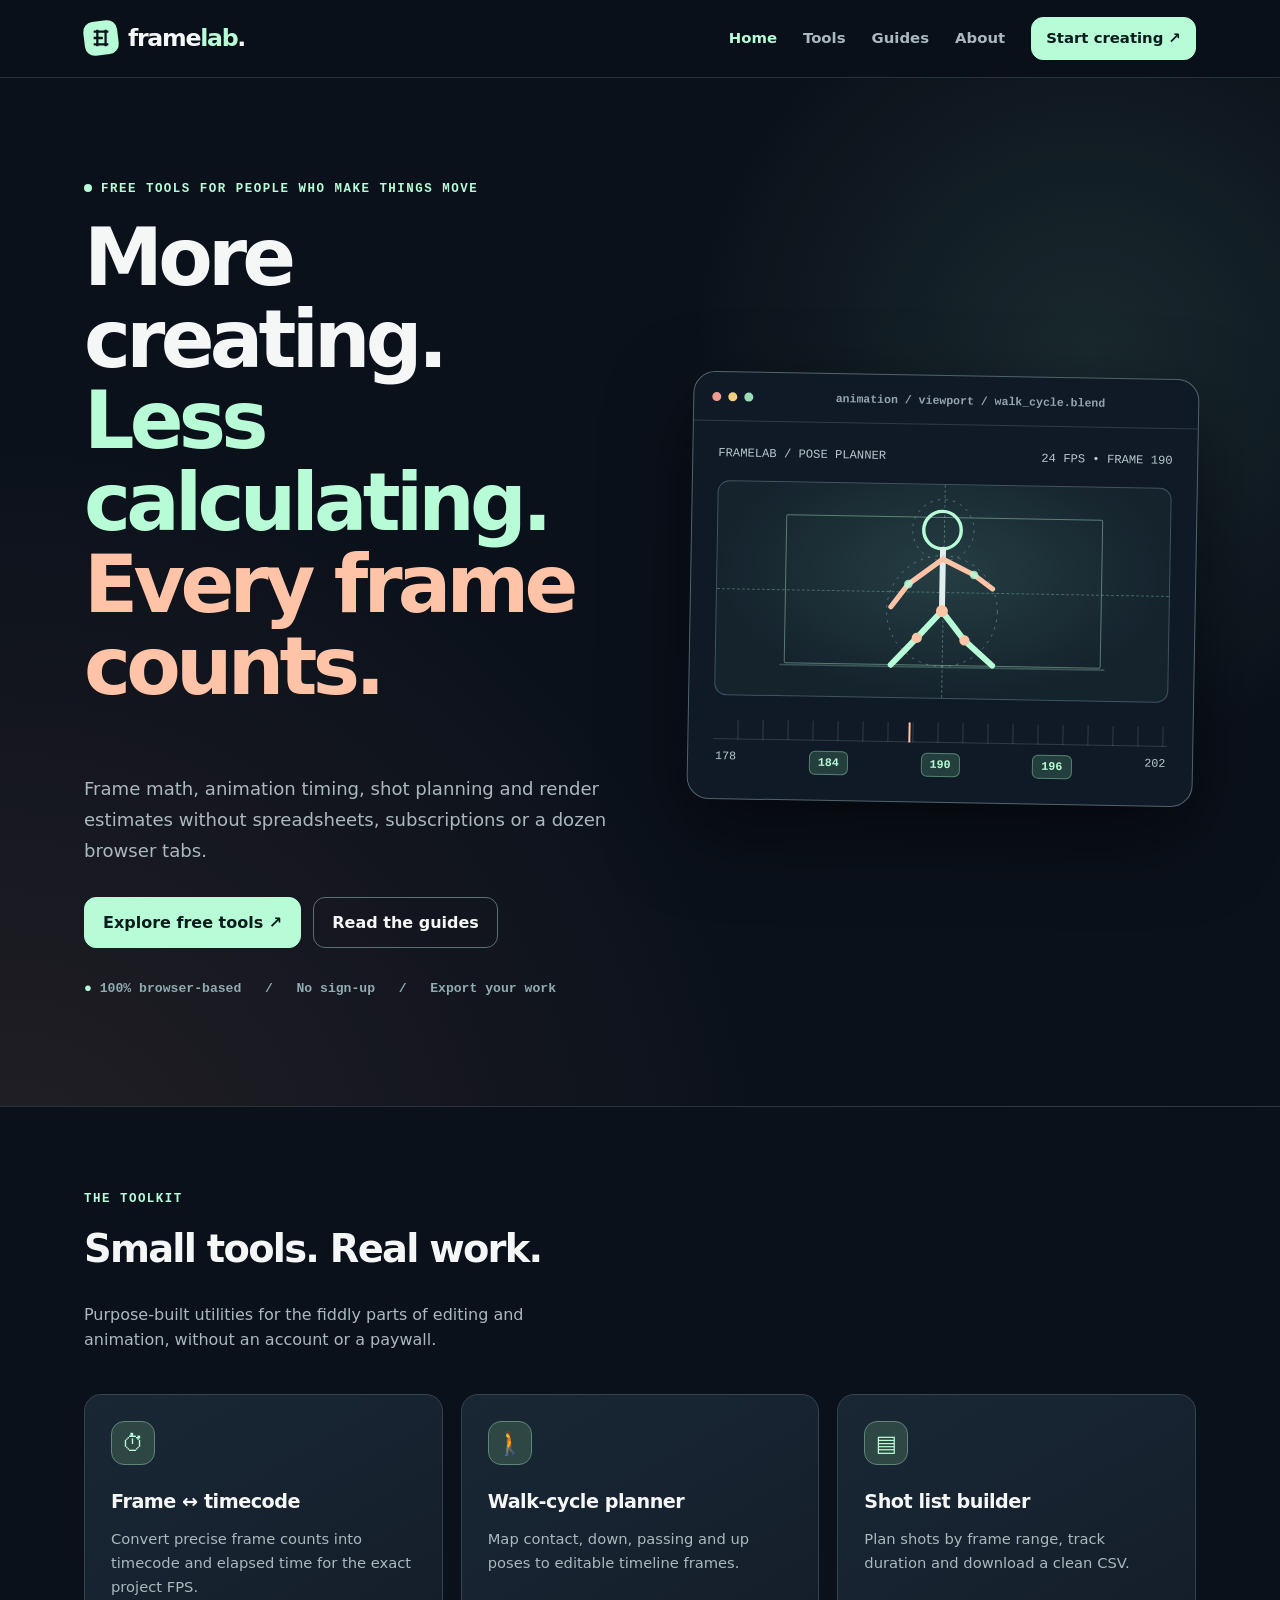
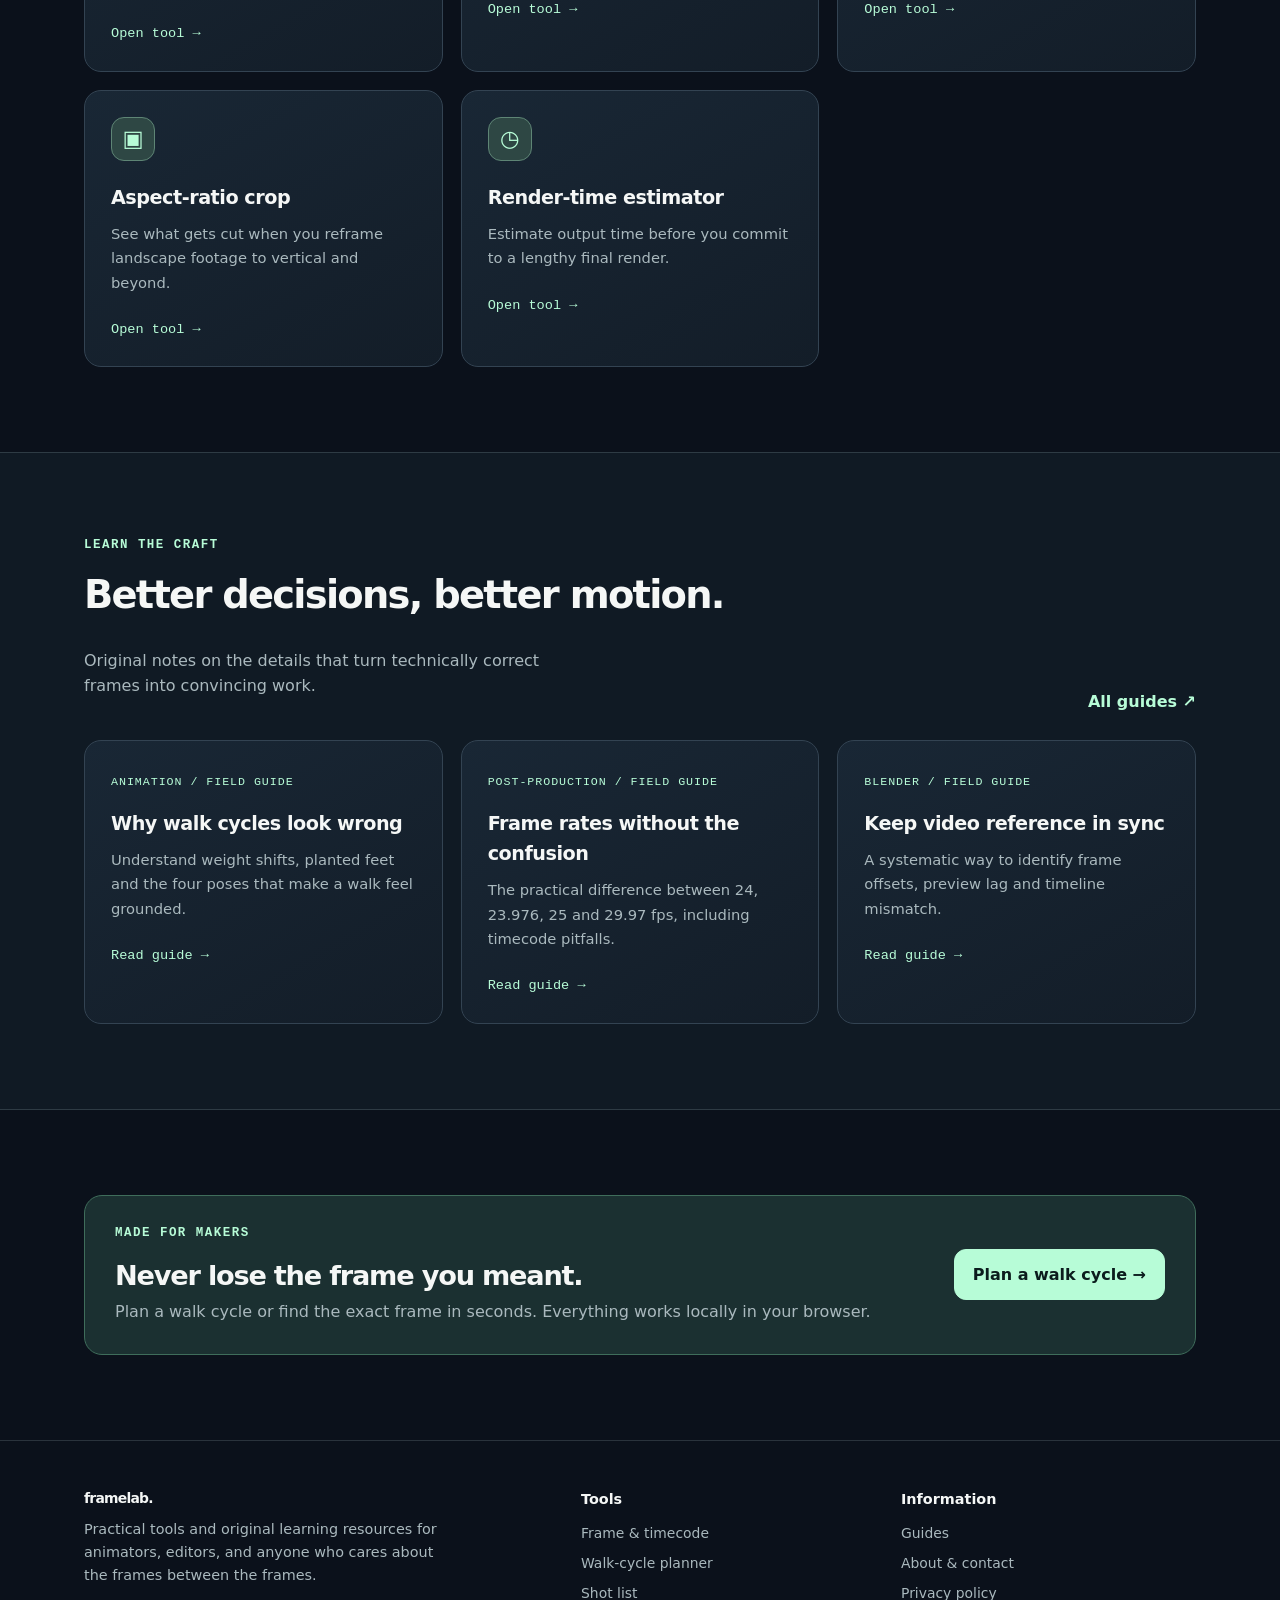
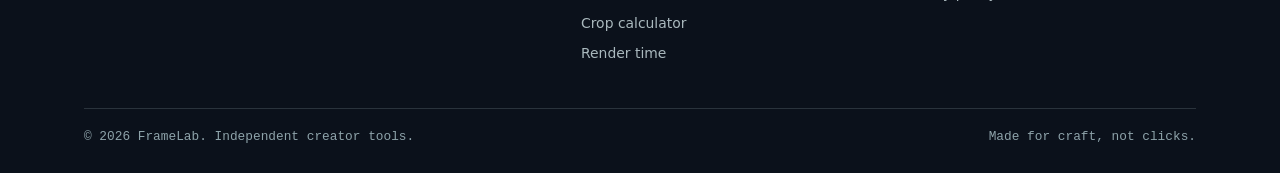
==== index.html @ 837c75c6 "Add files via upload" ====
<!doctype html>
<html lang="en"><head><meta charset="utf-8"><meta name="viewport" content="width=device-width,initial-scale=1"><meta name="theme-color" content="#0b111b"><meta name="description" content="Free frame calculators, walk cycle planner, shot list, aspect crop and render-time tools for Blender artists and filmmakers."><title>Animation &amp; video production tools | FrameLab</title><link rel="icon" href="assets/favicon.svg" type="image/svg+xml"><link rel="stylesheet" href="assets/style.css"><script defer src="assets/site-config.js"></script><script defer src="assets/main.js"></script></head>
<body><a class="skip-link" href="#main">Skip to content</a><header class="site-header"><div class="container header-inner"><a class="logo" href="index.html" aria-label="FrameLab home"><span class="logo-mark"><svg width="22" height="22" viewBox="0 0 24 24" fill="none" stroke="currentColor" stroke-width="2.5"><path d="M4 5h16M4 12h10M4 19h16M8 3v18M17 3v18"/></svg></span><span>frame<span style="color:var(--mint)">lab</span>.</span></a><button class="mobile-toggle" id="menu-toggle" aria-label="Toggle navigation" aria-expanded="false" aria-controls="nav-links">Menu ☰</button><nav id="nav-links" class="nav-links" aria-label="Main navigation"><a href="index.html" aria-current="page">Home</a><a href="tools/frame-calculator.html">Tools</a><a href="guides/index.html">Guides</a><a href="about.html">About</a><a class="nav-cta" href="tools/walk-cycle.html">Start creating ↗</a></nav></div></header><main id="main"><section class="hero"><div class="container hero-content"><div class="hero-copy"><div class="eyebrow"><span class="dot"></span>Free tools for people who make things move</div><h1>More creating.<br><strong>Less calculating.</strong><br><span class="warm">Every frame counts.</span></h1><p class="lead">Frame math, animation timing, shot planning and render estimates without spreadsheets, subscriptions or a dozen browser tabs.</p><div class="hero-buttons"><a href="tools/frame-calculator.html" class="button">Explore free tools ↗</a><a href="guides/index.html" class="button secondary">Read the guides</a></div><div class="trustline"><span>●</span> 100% browser-based &nbsp; / &nbsp; No sign-up &nbsp; / &nbsp; Export your work</div></div><div class="mock-window" role="img" aria-label="Stylized animation workspace preview with rig controls and keyframes"><div class="mock-toolbar"><i class="mock-dot"></i><i class="mock-dot"></i><i class="mock-dot"></i><span class="mock-title">animation / viewport / walk_cycle.blend</span></div><div class="mock-content"><div class="mock-caption"><span>FRAMELAB / POSE PLANNER</span><span>24 FPS • FRAME 190</span></div><div class="mock-screen"><div class="screen-cross"></div><div class="screen-horizontal"></div><div class="screen-safe"></div><svg viewBox="0 0 500 250" class="figure-svg" aria-hidden="true"><g fill="none" stroke-linecap="round" stroke-linejoin="round"><path d="M60 214H440" stroke="#779b93" stroke-width="2" opacity=".4"/><circle cx="248" cy="53" r="22" stroke="#b7fcd7" stroke-width="4"/><path d="M249 76L249 148" stroke="#e1eeee" stroke-width="7"/><path d="M249 87L209 117L189 144M249 87L286 105L308 121" stroke="#ffc4a8" stroke-width="6"/><path d="M249 148L220 180L190 212M249 148L276 182L309 211" stroke="#b7fcd7" stroke-width="7"/><circle cx="249" cy="148" r="7" fill="#fbc6a5"/><circle cx="220" cy="180" r="6" fill="#fbc6a5"/><circle cx="276" cy="182" r="6" fill="#fbc6a5"/></g><g fill="#b7fcd7" opacity=".8"><circle cx="209" cy="117" r="5"/><circle cx="286" cy="105" r="5"/></g><g stroke="#96c7b0" opacity=".5" stroke-dasharray="3 6"><circle cx="249" cy="148" r="65" fill="none"/><circle cx="249" cy="53" r="36" fill="none"/></g></svg></div><div class="playhead"></div><div class="mock-keys"><span>178</span><b>184</b><b>190</b><b>196</b><span>202</span></div></div></div></div></section><section class="section"><div class="container"><div class="section-header"><div><div class="eyebrow">The toolkit</div><h2>Small tools. Real work.</h2><p>Purpose-built utilities for the fiddly parts of editing and animation, without an account or a paywall.</p></div></div><div class="grid"><a class="tool-card" href="tools/frame-calculator.html"><span class="tool-icon" aria-hidden="true">⏱</span><h3>Frame ↔ timecode</h3><p>Convert precise frame counts into timecode and elapsed time for the exact project FPS.</p><span class="card-arrow">Open tool →</span></a><a class="tool-card" href="tools/walk-cycle.html"><span class="tool-icon" aria-hidden="true">🚶</span><h3>Walk-cycle planner</h3><p>Map contact, down, passing and up poses to editable timeline frames.</p><span class="card-arrow">Open tool →</span></a><a class="tool-card" href="tools/shot-list.html"><span class="tool-icon" aria-hidden="true">▤</span><h3>Shot list builder</h3><p>Plan shots by frame range, track duration and download a clean CSV.</p><span class="card-arrow">Open tool →</span></a><a class="tool-card" href="tools/aspect-ratio.html"><span class="tool-icon" aria-hidden="true">▣</span><h3>Aspect-ratio crop</h3><p>See what gets cut when you reframe landscape footage to vertical and beyond.</p><span class="card-arrow">Open tool →</span></a><a class="tool-card" href="tools/render-estimator.html"><span class="tool-icon" aria-hidden="true">◷</span><h3>Render-time estimator</h3><p>Estimate output time before you commit to a lengthy final render.</p><span class="card-arrow">Open tool →</span></a></div></div></section><section class="section section-alt"><div class="container"><div class="section-header"><div><div class="eyebrow">Learn the craft</div><h2>Better decisions, better motion.</h2><p>Original notes on the details that turn technically correct frames into convincing work.</p></div><a href="guides/index.html" class="link-quiet">All guides ↗</a></div><div class="grid guide-cards"><a class="article-card" href="guides/walk-cycle.html"><span class="guide-card-category">Animation / field guide</span><h3 style="margin-top:16px">Why walk cycles look wrong</h3><p>Understand weight shifts, planted feet and the four poses that make a walk feel grounded.</p><span class="card-arrow">Read guide →</span></a><a class="article-card" href="guides/frame-rates.html"><span class="guide-card-category">Post-production / field guide</span><h3 style="margin-top:16px">Frame rates without the confusion</h3><p>The practical difference between 24, 23.976, 25 and 29.97 fps, including timecode pitfalls.</p><span class="card-arrow">Read guide →</span></a><a class="article-card" href="guides/blender-reference.html"><span class="guide-card-category">Blender / field guide</span><h3 style="margin-top:16px">Keep video reference in sync</h3><p>A systematic way to identify frame offsets, preview lag and timeline mismatch.</p><span class="card-arrow">Read guide →</span></a></div></div></section><section class="section"><div class="container"><div class="callout"><div><div class="eyebrow">Made for makers</div><h2>Never lose the frame you meant.</h2><p>Plan a walk cycle or find the exact frame in seconds. Everything works locally in your browser.</p></div><a href="tools/walk-cycle.html" class="button">Plan a walk cycle →</a></div></div></section></main>
<footer class="site-footer"><div class="container"><div class="footer-inner"><div><a class="logo" href="index.html"><span>framelab.</span></a><p>Practical tools and original learning resources for animators, editors, and anyone who cares about the frames between the frames.</p></div><div><h4>Tools</h4><a href="tools/frame-calculator.html">Frame & timecode</a><a href="tools/walk-cycle.html">Walk-cycle planner</a><a href="tools/shot-list.html">Shot list</a><a href="tools/aspect-ratio.html">Crop calculator</a><a href="tools/render-estimator.html">Render time</a></div><div><h4>Information</h4><a href="guides/index.html">Guides</a><a href="about.html">About & contact</a><a href="privacy.html">Privacy policy</a></div></div><div class="footer-bottom"><span>© 2026 FrameLab. Independent creator tools.</span><span>Made for craft, not clicks.</span></div></div></footer></body></html>
---- assets/style.css ----
:root{color-scheme:dark;--bg:#0b111b;--bg2:#101a27;--surface:#141f2c;--surface2:#1b2938;--text:#f5f7f6;--muted:#aab9be;--mint:#b7fcd7;--peach:#ffc4a8;--border:#334352;--line:rgba(195,218,222,.17);--mono:ui-monospace,SFMono-Regular,Menlo,Consolas,monospace;--shadow:0 18px 45px rgba(0,0,0,.2)}
*{box-sizing:border-box}html{scroll-behavior:smooth}body{background:var(--bg);color:var(--text);font-family:Inter,ui-sans-serif,system-ui,-apple-system,BlinkMacSystemFont,"Segoe UI",sans-serif;margin:0;line-height:1.58}a{color:inherit}a:hover{color:var(--mint)}button,input,select,textarea{font:inherit}button{cursor:pointer}a,button,input,select{transition:border-color .18s,background-color .18s,transform .18s}button:focus-visible,a:focus-visible,input:focus-visible,select:focus-visible{outline:3px solid var(--peach);outline-offset:3px}input,select{background:#101924;color:#f3fbfa;border:1px solid #425363;border-radius:10px;padding:12px 13px;min-width:0;width:100%}input:focus,select:focus{border-color:var(--mint)}input[type=number]{font-variant-numeric:tabular-nums}h1,h2,h3,p{margin-top:0}h1{font-size:clamp(2.5rem,6.2vw,5.4rem);line-height:1.03;letter-spacing:-.06em}h2{font-size:clamp(1.8rem,3vw,2.8rem);line-height:1.12;letter-spacing:-.045em}h3{font-size:1.2rem;letter-spacing:-.025em}p{color:var(--muted)}.container{max-width:1160px;margin:auto;padding-left:24px;padding-right:24px}.narrow{max-width:830px}.site-header{border-bottom:1px solid var(--line);position:relative;z-index:10;background:rgba(11,17,27,.9);backdrop-filter:blur(20px)}.header-inner{display:flex;align-items:center;min-height:77px;gap:24px}.logo{font-weight:850;text-decoration:none;font-size:1.48rem;letter-spacing:-.055em;white-space:nowrap;display:inline-flex;gap:10px;align-items:center}.logo-mark{width:34px;height:34px;display:inline-grid;place-items:center;background:var(--mint);border-radius:10px;color:#09151b;transform:rotate(-7deg)}.logo-mark svg{transform:rotate(7deg)}.logo span:last-child{color:var(--text)}.nav-links{display:flex;gap:26px;align-items:center;margin-left:auto}.nav-links a{color:var(--muted);text-decoration:none;font-weight:600;font-size:.93rem}.nav-links a[aria-current=page],.nav-links a:hover{color:var(--mint)}.nav-cta,.button{display:inline-flex;justify-content:center;align-items:center;gap:9px;background:var(--mint);border:1px solid var(--mint);color:#0b1c1d!important;text-decoration:none;border-radius:12px;font-weight:800;padding:12px 18px;box-shadow:none}.button:hover,.nav-cta:hover{background:#ddffe9;transform:translateY(-1px)}.button.secondary{background:transparent;color:var(--text)!important;border-color:#5a6f77}.button.secondary:hover{background:#243542}.nav-cta{padding:9px 14px;font-size:.87rem}.mobile-toggle{display:none;margin-left:auto;border:1px solid var(--border);color:var(--text);background:var(--surface);border-radius:9px;padding:8px 12px}.eyebrow{font:700 .78rem var(--mono);letter-spacing:.12em;color:var(--mint);text-transform:uppercase;margin-bottom:21px}.eyebrow .dot{display:inline-block;width:8px;height:8px;background:var(--mint);border-radius:50%;margin-right:9px}.hero{position:relative;overflow:hidden;border-bottom:1px solid var(--line);background:radial-gradient(circle at 85% 27%,rgba(128,218,185,.12),transparent 30%),radial-gradient(circle at 0 110%,rgba(252,158,135,.1),transparent 45%)}.hero-content{display:grid;grid-template-columns:minmax(0,1.05fr) minmax(340px,.95fr);gap:46px;align-items:center;padding-top:104px;padding-bottom:110px}.hero-copy{max-width:640px}.hero h1 strong{color:var(--mint);font-weight:inherit}.hero h1 .warm{color:var(--peach)}.lead{font-size:1.13rem;max-width:580px;line-height:1.72}.hero-buttons{display:flex;flex-wrap:wrap;gap:12px;margin-top:30px}.trustline{margin-top:33px;font:600 .82rem var(--mono);color:#8facb2}.trustline span{color:var(--mint)}.mock-window{border-radius:22px;overflow:hidden;border:1px solid #50636b;background:#101a27;box-shadow:0 30px 80px #0008;transform:rotate(1deg)}.mock-toolbar{height:49px;border-bottom:1px solid var(--line);display:flex;align-items:center;padding:0 18px;gap:7px}.mock-dot{width:9px;height:9px;border-radius:50%;background:#718491}.mock-dot:nth-child(1){background:#ee9b91}.mock-dot:nth-child(2){background:#f3ce81}.mock-dot:nth-child(3){background:#9cddb9}.mock-title{margin:auto;font:600 .72rem var(--mono);color:#94a5ad}.mock-content{padding:25px}.mock-caption{display:flex;justify-content:space-between;color:#b8c7cc;font:.76rem var(--mono);margin-bottom:20px}.mock-screen{height:215px;position:relative;border:1px solid #3f5460;border-radius:12px;overflow:hidden;background:radial-gradient(ellipse at 50% 40%,#253e43,#15232d 70%)}.screen-cross{position:absolute;left:50%;top:0;bottom:0;border-left:1px dashed #6a99968a}.screen-horizontal{position:absolute;top:50%;left:0;right:0;border-top:1px dashed #6a99968a}.screen-safe{position:absolute;inset:15%;border:1px solid #b7fcd766;border-radius:2px}.figure-svg{width:100%;height:100%;position:absolute;inset:0}.playhead{height:20px;position:relative;background:repeating-linear-gradient(90deg,transparent 0px,transparent 24px,#4b5b67 25px);border-bottom:1px solid var(--line);margin-top:24px}.playhead:after{content:'';position:absolute;height:20px;border-left:2px solid var(--peach);left:43%;top:0}.mock-keys{display:flex;justify-content:space-between;margin:10px 2px 0;color:#b9cacc;font:.73rem var(--mono)}.mock-keys b{background:#243e3d;color:var(--mint);border:1px solid #54846d;border-radius:6px;padding:4px 8px}.section{padding:85px 0}.section-header{display:flex;justify-content:space-between;gap:24px;align-items:end;margin-bottom:26px}.section-header p{max-width:490px}.link-quiet{font-weight:750;text-decoration:none;color:var(--mint);white-space:nowrap}.grid{display:grid;grid-template-columns:repeat(3,1fr);gap:18px}.tool-card,.article-card{border:1px solid var(--border);background:linear-gradient(150deg,#192735,#131d28);border-radius:17px;padding:26px;position:relative;min-width:0;text-decoration:none;display:block;transition:transform .2s,border-color .2s}.tool-card:hover,.article-card:hover{transform:translateY(-3px);border-color:#a2dfbd;color:var(--text)}.tool-icon{width:44px;height:44px;display:grid;place-items:center;background:#2e4744;border:1px solid #5e8575;border-radius:13px;color:var(--mint);font-size:1.4rem;margin-bottom:22px}.tool-card h3,.article-card h3{color:var(--text);margin-bottom:9px}.tool-card p,.article-card p{font-size:.92rem;margin-bottom:20px;line-height:1.65}.card-arrow{font:.85rem var(--mono);color:var(--mint)}.callout{background:#1b3031;border:1px solid #3f6d5b;border-radius:18px;padding:30px;display:flex;align-items:center;gap:30px;justify-content:space-between}.callout h2{font-size:1.7rem;margin-bottom:8px}.callout p{margin-bottom:0}.callout .button{flex-shrink:0}.section-alt{background:#101a24;border-top:1px solid var(--line);border-bottom:1px solid var(--line)}.site-footer{padding:47px 0 25px;border-top:1px solid var(--line)}.footer-inner{display:grid;grid-template-columns:1.6fr 1fr 1fr;gap:25px}.footer-inner p{font-size:.9rem;max-width:370px}.footer-inner h4{margin:0 0 12px;font-size:.9rem}.footer-inner a{display:block;text-decoration:none;color:var(--muted);font-size:.87rem;margin-bottom:8px}.footer-inner a:hover{color:var(--mint)}.footer-bottom{margin-top:35px;padding-top:20px;border-top:1px solid var(--line);color:#8ea3aa;font:.8rem var(--mono);display:flex;justify-content:space-between;gap:12px}.page-hero{padding:65px 0 35px}.page-hero h1{font-size:clamp(2.2rem,4.2vw,4rem);max-width:840px}.page-hero p{font-size:1.08rem;max-width:780px}.breadcrumbs{font:.8rem var(--mono);color:#9aafae;margin-bottom:27px}.breadcrumbs a{color:#a6e6c3;text-decoration:none}.tool-layout{display:grid;grid-template-columns:minmax(0,1fr) 280px;gap:24px;padding-bottom:70px;align-items:start}.panel{background:var(--surface);border:1px solid var(--border);border-radius:18px;padding:28px;box-shadow:var(--shadow);margin-bottom:20px}.panel h2{font-size:1.5rem;letter-spacing:-.03em}.form-grid{display:grid;grid-template-columns:repeat(2,minmax(0,1fr));gap:18px}.form-grid.cols3{grid-template-columns:repeat(3,minmax(0,1fr))}.form-field{display:flex;flex-direction:column;gap:7px}.form-field label{color:#d9e7e8;font-size:.87rem;font-weight:680}.hint{font-size:.79rem;color:#94abb1}.field-wide{grid-column:1/-1}.result{background:#102c29;border:1px solid #517e6a;border-radius:14px;padding:21px;margin-top:23px}.result .result-label{color:#b2d1c3;font-size:.8rem;font-weight:750;text-transform:uppercase;letter-spacing:.08em}.result strong{font:750 clamp(1.5rem,4vw,2.5rem) var(--mono);color:var(--mint);display:block;overflow-wrap:anywhere;margin:4px 0}.result p{margin:0;color:#acc7bd;font-size:.89rem}.form-actions{display:flex;gap:10px;flex-wrap:wrap;margin-top:20px}.micro{font-size:.81rem;color:#91a6af}.table-scroll{overflow-x:auto}.data-table{border-collapse:collapse;width:100%;min-width:480px;font-size:.9rem}.data-table th,.data-table td{padding:12px 10px;border-bottom:1px solid var(--line);text-align:left}.data-table th{font:.75rem var(--mono);color:#a2bbc0;text-transform:uppercase;letter-spacing:.05em}.data-table td{font-variant-numeric:tabular-nums}.data-table tr:last-child td{border-bottom:none}.tag{display:inline-block;border-radius:8px;padding:3px 9px;font:.76rem var(--mono);background:#2b4542;color:#b1f7d6}.danger{color:#f7a6a1}.tiny-button{border:1px solid #66747c;background:transparent;border-radius:8px;padding:5px 10px;color:var(--text)}.tiny-button:hover{background:#2f4350}.sidebar-sticky{position:sticky;top:25px}.aside-title{color:#e5f0f1;font-size:.91rem;font-weight:750;margin-bottom:13px}.aside-link{display:block;font-size:.9rem;padding:7px 0;color:#aec6c6;text-decoration:none}.aside-link:hover{color:var(--mint)}.ad-placeholder{border:1px dashed #63717a;min-height:160px;border-radius:12px;display:flex;align-items:center;justify-content:center;text-align:center;color:#8298a0;font:.78rem var(--mono);padding:16px;margin-top:18px;background:#131d26}.info{background:#1d2c33;border-left:3px solid var(--peach);border-radius:5px;padding:14px 16px;font-size:.88rem;color:#c8d8d9;margin-top:17px}.article{font-size:1.02rem}.article h2{font-size:1.65rem;margin:38px 0 15px}.article h3{font-size:1.2rem;margin:29px 0 12px}.article p,.article li{color:#b9c9cd;line-height:1.85}.article li{margin-bottom:8px}.article code,.code{font-family:var(--mono);background:#24323b;color:#c0f3d4;padding:2px 5px;border-radius:4px}.article a{color:var(--mint)}.article .panel{margin-top:32px}.article .panel p{margin-bottom:0}.guide-card-category{font:.73rem var(--mono);color:var(--mint);text-transform:uppercase;letter-spacing:.08em}.guide-cards .article-card{min-height:210px}.frame-strip{display:flex;flex-wrap:wrap;gap:8px;margin:20px 0}.frame-pill{background:#2a4943;border:1px solid #638f79;color:#d2f8df;border-radius:9px;padding:6px 9px;font:.78rem var(--mono)}.aspect-preview{background:#0b141c;border:1px solid #4e6570;border-radius:14px;min-height:300px;display:grid;place-items:center;padding:17px;overflow:hidden}.aspect-source{background:linear-gradient(130deg,#3b555c,#273741);border:1px solid #91a2a3;position:relative;overflow:hidden;max-width:100%;max-height:260px;box-shadow:0 8px 30px #0004}.aspect-subject{position:absolute;left:43%;top:22%;width:14%;height:67%;background:linear-gradient(180deg,#ffc7ad,#b27c7d);border-radius:45% 45% 6px 6px;box-shadow:0 0 0 6px #293b42aa}.aspect-crop{position:absolute;border:2px solid var(--mint);inset:0;box-shadow:0 0 0 200px #0307098c;pointer-events:none}.aspect-label{position:absolute;bottom:8px;left:9px;font:700 .72rem var(--mono);color:var(--mint);text-shadow:0 1px #000}.empty-state{text-align:center;padding:24px;color:#90a7a9}.shot-input{width:100%}.status-live{display:inline-block;font:.74rem var(--mono);color:var(--mint)}.note-list{padding-left:20px}.note-list li{color:#b9c9cd;margin:9px 0}.svg-icon{width:21px;height:21px;vertical-align:middle;fill:none;stroke:currentColor;stroke-width:2;stroke-linecap:round;stroke-linejoin:round}.copy-feedback{min-height:21px;font-size:.8rem;color:var(--mint);margin-top:5px}.ad-area-active{margin-top:18px;min-height:90px}.article-content{background:#141f2c;border:1px solid #2e4551;padding:36px;border-radius:16px}.skip-link{position:absolute;left:-999px;top:0;background:var(--mint);color:#03160d;padding:10px;z-index:100}.skip-link:focus{left:5px}
@media(max-width:940px){.hero-content{grid-template-columns:1fr;padding-top:70px;gap:30px}.mock-window{max-width:640px;transform:none}.tool-layout{grid-template-columns:1fr}.sidebar-sticky{position:static}.grid{grid-template-columns:repeat(2,1fr)}.footer-inner{grid-template-columns:1.3fr 1fr 1fr}}
@media(max-width:650px){.container{padding-left:18px;padding-right:18px}.header-inner{min-height:68px}.mobile-toggle{display:block}.nav-links{display:none;position:absolute;top:68px;left:0;right:0;margin:0;padding:20px 18px 22px;background:#101b28;border-bottom:1px solid var(--border);flex-direction:column;align-items:stretch;gap:15px}.nav-links.open{display:flex}.nav-cta{align-self:flex-start}.hero-content{padding-top:60px;padding-bottom:65px}.hero h1{font-size:clamp(2.5rem,11vw,4rem)}.grid{grid-template-columns:1fr}.section{padding:58px 0}.section-header{display:block}.callout{display:block}.callout .button{margin-top:20px}.form-grid,.form-grid.cols3{grid-template-columns:1fr}.panel{padding:19px}.footer-inner{grid-template-columns:1fr 1fr}.footer-inner>div:first-child{grid-column:1/-1}.footer-bottom{flex-direction:column}.mock-content{padding:15px}.article-content{padding:21px}}
@media(prefers-reduced-motion:reduce){*,*:before,*:after{scroll-behavior:auto!important;transition:none!important}}
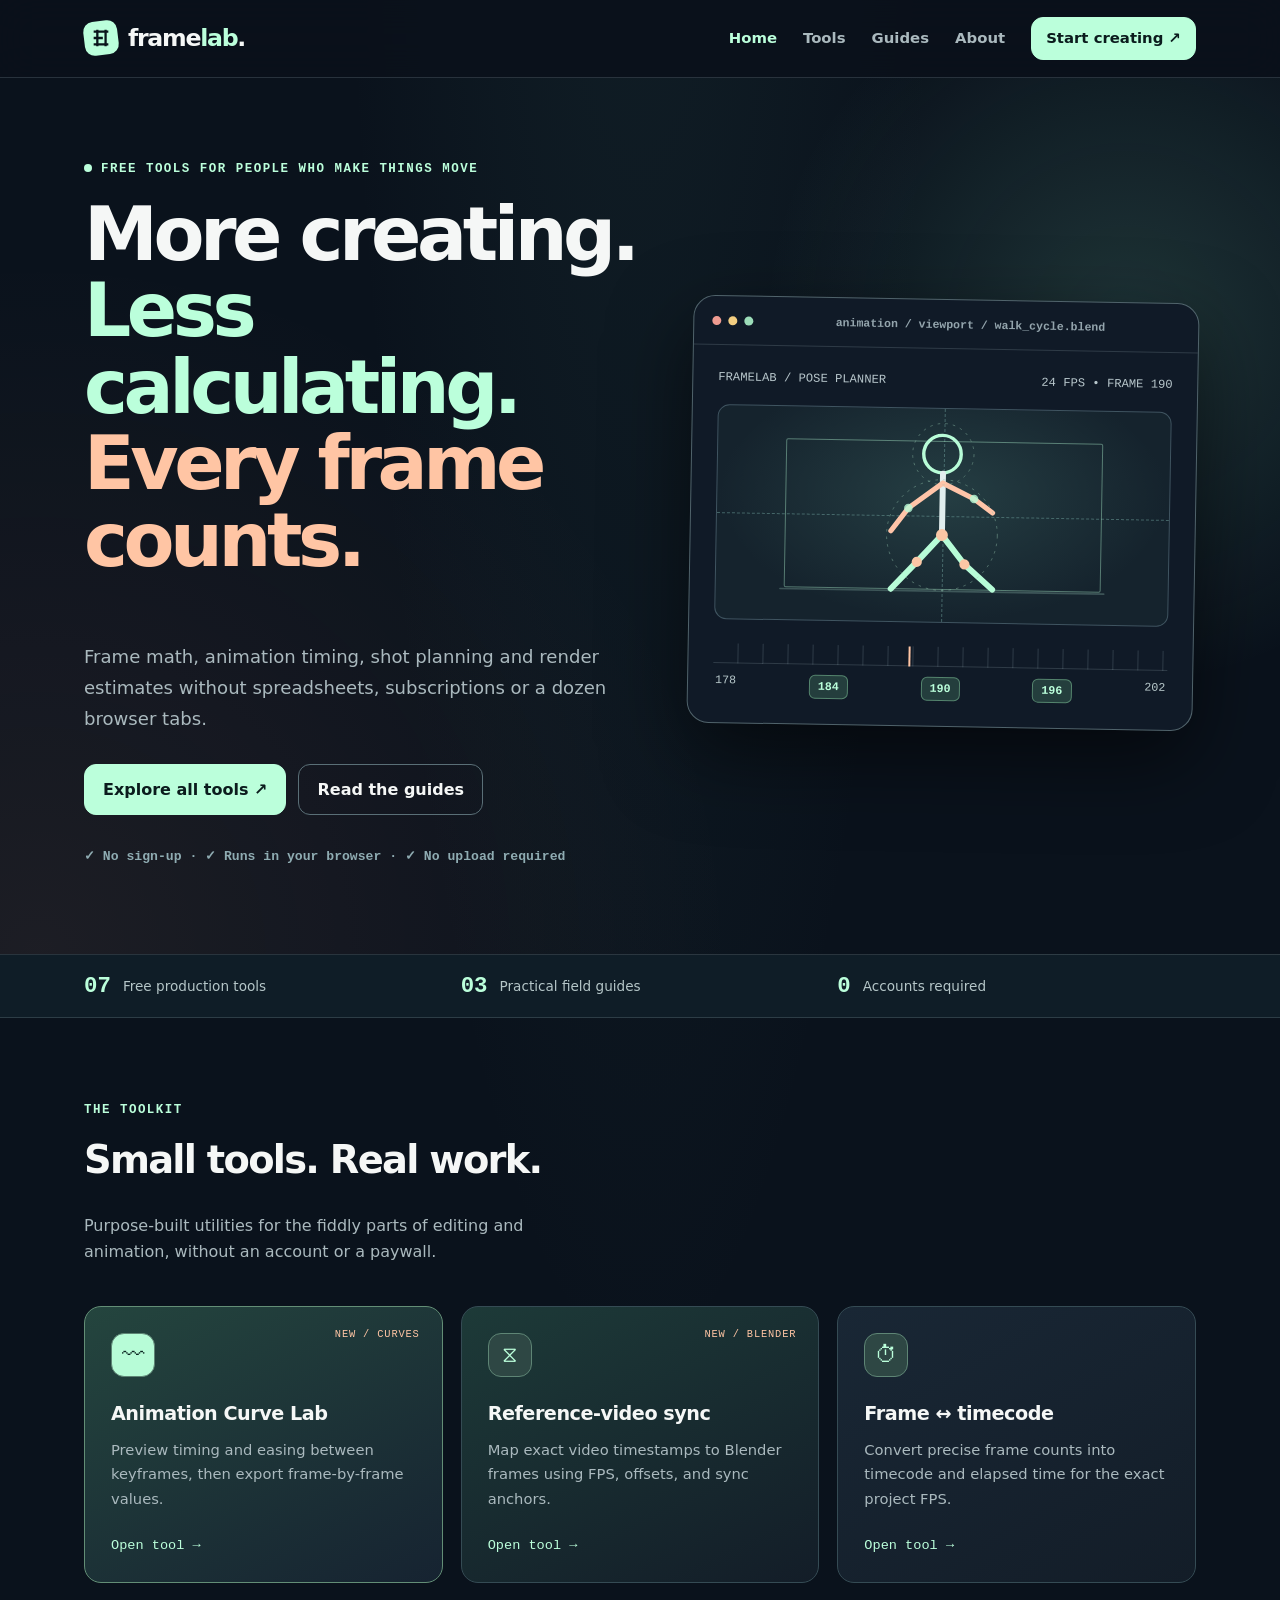
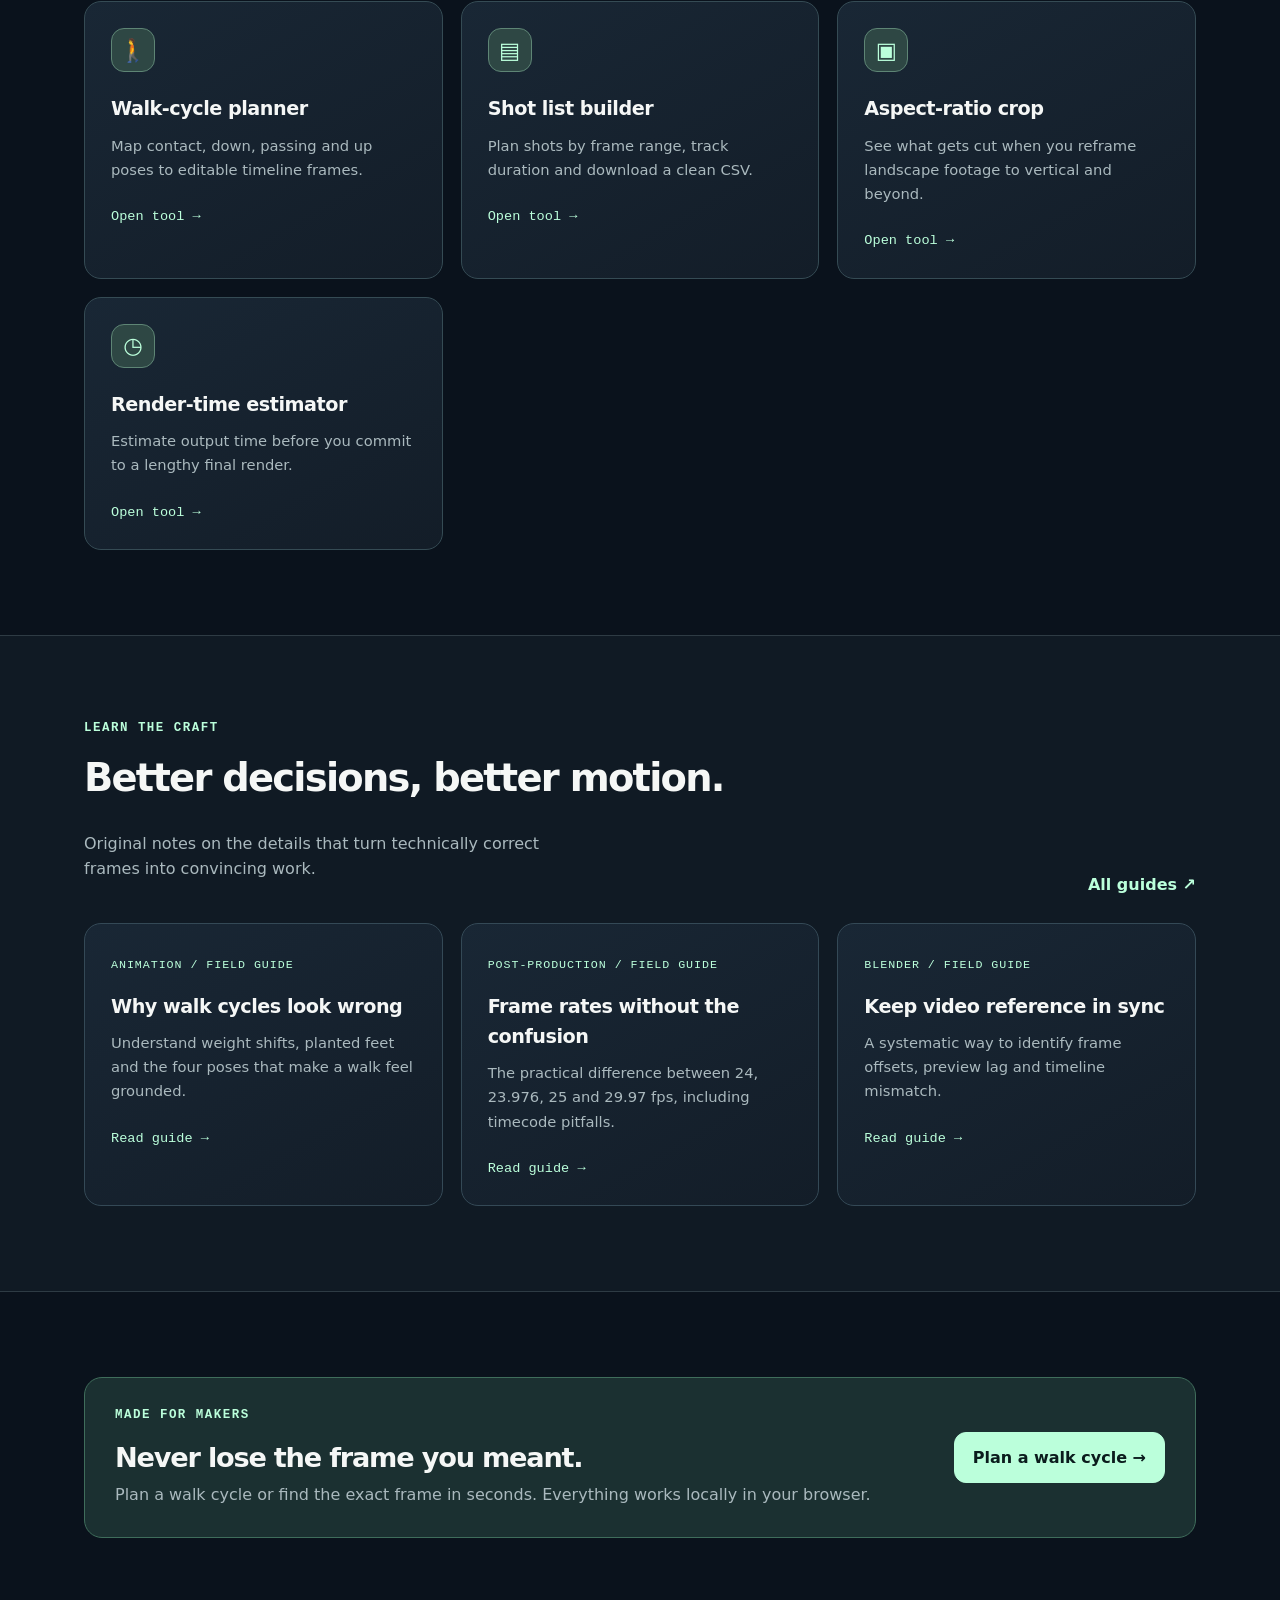
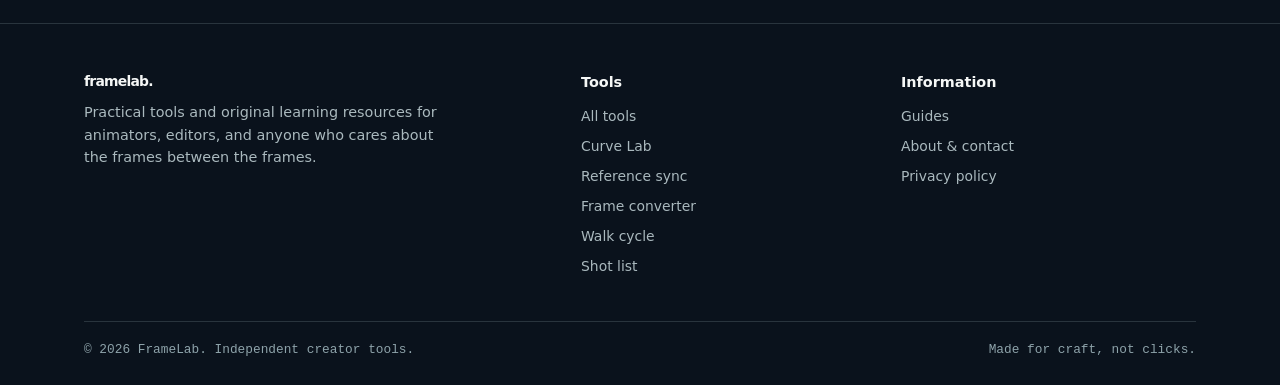
==== commit f440ace2: "Improve FrameLab website: interactive curves, usability, backups, SEO" ====
--- a/index.html
+++ b/index.html
@@ -1,4 +1,5 @@
-<!doctype html>
-<html lang="en"><head><meta charset="utf-8"><meta name="viewport" content="width=device-width,initial-scale=1"><meta name="theme-color" content="#0b111b"><meta name="description" content="Free frame calculators, walk cycle planner, shot list, aspect crop and render-time tools for Blender artists and filmmakers."><title>Animation &amp; video production tools | FrameLab</title><link rel="icon" href="assets/favicon.svg" type="image/svg+xml"><link rel="stylesheet" href="assets/style.css"><script defer src="assets/site-config.js"></script><script defer src="assets/main.js"></script></head>
-<body><a class="skip-link" href="#main">Skip to content</a><header class="site-header"><div class="container header-inner"><a class="logo" href="index.html" aria-label="FrameLab home"><span class="logo-mark"><svg width="22" height="22" viewBox="0 0 24 24" fill="none" stroke="currentColor" stroke-width="2.5"><path d="M4 5h16M4 12h10M4 19h16M8 3v18M17 3v18"/></svg></span><span>frame<span style="color:var(--mint)">lab</span>.</span></a><button class="mobile-toggle" id="menu-toggle" aria-label="Toggle navigation" aria-expanded="false" aria-controls="nav-links">Menu ☰</button><nav id="nav-links" class="nav-links" aria-label="Main navigation"><a href="index.html" aria-current="page">Home</a><a href="tools/frame-calculator.html">Tools</a><a href="guides/index.html">Guides</a><a href="about.html">About</a><a class="nav-cta" href="tools/walk-cycle.html">Start creating ↗</a></nav></div></header><main id="main"><section class="hero"><div class="container hero-content"><div class="hero-copy"><div class="eyebrow"><span class="dot"></span>Free tools for people who make things move</div><h1>More creating.<br><strong>Less calculating.</strong><br><span class="warm">Every frame counts.</span></h1><p class="lead">Frame math, animation timing, shot planning and render estimates without spreadsheets, subscriptions or a dozen browser tabs.</p><div class="hero-buttons"><a href="tools/frame-calculator.html" class="button">Explore free tools ↗</a><a href="guides/index.html" class="button secondary">Read the guides</a></div><div class="trustline"><span>●</span> 100% browser-based &nbsp; / &nbsp; No sign-up &nbsp; / &nbsp; Export your work</div></div><div class="mock-window" role="img" aria-label="Stylized animation workspace preview with rig controls and keyframes"><div class="mock-toolbar"><i class="mock-dot"></i><i class="mock-dot"></i><i class="mock-dot"></i><span class="mock-title">animation / viewport / walk_cycle.blend</span></div><div class="mock-content"><div class="mock-caption"><span>FRAMELAB / POSE PLANNER</span><span>24 FPS • FRAME 190</span></div><div class="mock-screen"><div class="screen-cross"></div><div class="screen-horizontal"></div><div class="screen-safe"></div><svg viewBox="0 0 500 250" class="figure-svg" aria-hidden="true"><g fill="none" stroke-linecap="round" stroke-linejoin="round"><path d="M60 214H440" stroke="#779b93" stroke-width="2" opacity=".4"/><circle cx="248" cy="53" r="22" stroke="#b7fcd7" stroke-width="4"/><path d="M249 76L249 148" stroke="#e1eeee" stroke-width="7"/><path d="M249 87L209 117L189 144M249 87L286 105L308 121" stroke="#ffc4a8" stroke-width="6"/><path d="M249 148L220 180L190 212M249 148L276 182L309 211" stroke="#b7fcd7" stroke-width="7"/><circle cx="249" cy="148" r="7" fill="#fbc6a5"/><circle cx="220" cy="180" r="6" fill="#fbc6a5"/><circle cx="276" cy="182" r="6" fill="#fbc6a5"/></g><g fill="#b7fcd7" opacity=".8"><circle cx="209" cy="117" r="5"/><circle cx="286" cy="105" r="5"/></g><g stroke="#96c7b0" opacity=".5" stroke-dasharray="3 6"><circle cx="249" cy="148" r="65" fill="none"/><circle cx="249" cy="53" r="36" fill="none"/></g></svg></div><div class="playhead"></div><div class="mock-keys"><span>178</span><b>184</b><b>190</b><b>196</b><span>202</span></div></div></div></div></section><section class="section"><div class="container"><div class="section-header"><div><div class="eyebrow">The toolkit</div><h2>Small tools. Real work.</h2><p>Purpose-built utilities for the fiddly parts of editing and animation, without an account or a paywall.</p></div></div><div class="grid"><a class="tool-card" href="tools/frame-calculator.html"><span class="tool-icon" aria-hidden="true">⏱</span><h3>Frame ↔ timecode</h3><p>Convert precise frame counts into timecode and elapsed time for the exact project FPS.</p><span class="card-arrow">Open tool →</span></a><a class="tool-card" href="tools/walk-cycle.html"><span class="tool-icon" aria-hidden="true">🚶</span><h3>Walk-cycle planner</h3><p>Map contact, down, passing and up poses to editable timeline frames.</p><span class="card-arrow">Open tool →</span></a><a class="tool-card" href="tools/shot-list.html"><span class="tool-icon" aria-hidden="true">▤</span><h3>Shot list builder</h3><p>Plan shots by frame range, track duration and download a clean CSV.</p><span class="card-arrow">Open tool →</span></a><a class="tool-card" href="tools/aspect-ratio.html"><span class="tool-icon" aria-hidden="true">▣</span><h3>Aspect-ratio crop</h3><p>See what gets cut when you reframe landscape footage to vertical and beyond.</p><span class="card-arrow">Open tool →</span></a><a class="tool-card" href="tools/render-estimator.html"><span class="tool-icon" aria-hidden="true">◷</span><h3>Render-time estimator</h3><p>Estimate output time before you commit to a lengthy final render.</p><span class="card-arrow">Open tool →</span></a></div></div></section><section class="section section-alt"><div class="container"><div class="section-header"><div><div class="eyebrow">Learn the craft</div><h2>Better decisions, better motion.</h2><p>Original notes on the details that turn technically correct frames into convincing work.</p></div><a href="guides/index.html" class="link-quiet">All guides ↗</a></div><div class="grid guide-cards"><a class="article-card" href="guides/walk-cycle.html"><span class="guide-card-category">Animation / field guide</span><h3 style="margin-top:16px">Why walk cycles look wrong</h3><p>Understand weight shifts, planted feet and the four poses that make a walk feel grounded.</p><span class="card-arrow">Read guide →</span></a><a class="article-card" href="guides/frame-rates.html"><span class="guide-card-category">Post-production / field guide</span><h3 style="margin-top:16px">Frame rates without the confusion</h3><p>The practical difference between 24, 23.976, 25 and 29.97 fps, including timecode pitfalls.</p><span class="card-arrow">Read guide →</span></a><a class="article-card" href="guides/blender-reference.html"><span class="guide-card-category">Blender / field guide</span><h3 style="margin-top:16px">Keep video reference in sync</h3><p>A systematic way to identify frame offsets, preview lag and timeline mismatch.</p><span class="card-arrow">Read guide →</span></a></div></div></section><section class="section"><div class="container"><div class="callout"><div><div class="eyebrow">Made for makers</div><h2>Never lose the frame you meant.</h2><p>Plan a walk cycle or find the exact frame in seconds. Everything works locally in your browser.</p></div><a href="tools/walk-cycle.html" class="button">Plan a walk cycle →</a></div></div></section></main>
-<footer class="site-footer"><div class="container"><div class="footer-inner"><div><a class="logo" href="index.html"><span>framelab.</span></a><p>Practical tools and original learning resources for animators, editors, and anyone who cares about the frames between the frames.</p></div><div><h4>Tools</h4><a href="tools/frame-calculator.html">Frame & timecode</a><a href="tools/walk-cycle.html">Walk-cycle planner</a><a href="tools/shot-list.html">Shot list</a><a href="tools/aspect-ratio.html">Crop calculator</a><a href="tools/render-estimator.html">Render time</a></div><div><h4>Information</h4><a href="guides/index.html">Guides</a><a href="about.html">About & contact</a><a href="privacy.html">Privacy policy</a></div></div><div class="footer-bottom"><span>© 2026 FrameLab. Independent creator tools.</span><span>Made for craft, not clicks.</span></div></div></footer></body></html>+<!DOCTYPE html>
+
+<html lang="en"><head><meta charset="utf-8"/><meta content="width=device-width,initial-scale=1" name="viewport"/><meta content="#0b111b" name="theme-color"/><meta content="Free frame calculators, walk cycle planner, shot list, aspect crop and render-time tools for Blender artists and filmmakers." name="description"/><title>Animation &amp; video production tools | FrameLab</title><link href="assets/favicon.svg" rel="icon" type="image/svg+xml"/><link href="assets/style.css" rel="stylesheet"/><script defer="" src="assets/site-config.js"></script><script defer="" src="assets/main.js"></script><link href="https://cheesecake26644.github.io/FrameLab/" rel="canonical"/><meta content="website" property="og:type"/><meta content="FrameLab" property="og:site_name"/><meta content="https://cheesecake26644.github.io/FrameLab/" property="og:url"/><meta content="Animation &amp; video production tools | FrameLab" property="og:title"/><meta content="Free frame calculators, walk cycle planner, shot list, aspect crop and render-time tools for Blender artists and filmmakers." property="og:description"/><meta content="https://cheesecake26644.github.io/FrameLab/assets/social-preview.svg" property="og:image"/><meta content="summary_large_image" name="twitter:card"/></head>
+<body><a class="skip-link" href="#main">Skip to content</a><header class="site-header"><div class="container header-inner"><a aria-label="FrameLab home" class="logo" href="index.html"><span class="logo-mark"><svg fill="none" height="22" stroke="currentColor" stroke-width="2.5" viewbox="0 0 24 24" width="22"><path d="M4 5h16M4 12h10M4 19h16M8 3v18M17 3v18"></path></svg></span><span>frame<span style="color:var(--mint)">lab</span>.</span></a><button aria-controls="nav-links" aria-expanded="false" aria-label="Toggle navigation" class="mobile-toggle" id="menu-toggle">Menu ☰</button><nav aria-label="Main navigation" class="nav-links" id="nav-links"><a aria-current="page" href="index.html">Home</a><a href="tools/index.html">Tools</a><a href="guides/index.html">Guides</a><a href="about.html">About</a><a class="nav-cta" href="tools/walk-cycle.html">Start creating ↗</a></nav></div></header><main id="main"><section class="hero"><div class="container hero-content"><div class="hero-copy"><div class="eyebrow"><span class="dot"></span>Free tools for people who make things move</div><h1>More creating.<br/><strong>Less calculating.</strong><br/><span class="warm">Every frame counts.</span></h1><p class="lead">Frame math, animation timing, shot planning and render estimates without spreadsheets, subscriptions or a dozen browser tabs.</p><div class="hero-buttons"><a class="button" href="tools/index.html">Explore all tools ↗</a><a class="button secondary" href="guides/index.html">Read the guides</a></div><div class="trustline">✓ No sign-up  ·  ✓ Runs in your browser  ·  ✓ No upload required</div></div><div aria-label="Stylized animation workspace preview with rig controls and keyframes" class="mock-window" role="img"><div class="mock-toolbar"><i class="mock-dot"></i><i class="mock-dot"></i><i class="mock-dot"></i><span class="mock-title">animation / viewport / walk_cycle.blend</span></div><div class="mock-content"><div class="mock-caption"><span>FRAMELAB / POSE PLANNER</span><span>24 FPS • FRAME 190</span></div><div class="mock-screen"><div class="screen-cross"></div><div class="screen-horizontal"></div><div class="screen-safe"></div><svg aria-hidden="true" class="figure-svg" viewbox="0 0 500 250"><g fill="none" stroke-linecap="round" stroke-linejoin="round"><path d="M60 214H440" opacity=".4" stroke="#779b93" stroke-width="2"></path><circle cx="248" cy="53" r="22" stroke="#b7fcd7" stroke-width="4"></circle><path d="M249 76L249 148" stroke="#e1eeee" stroke-width="7"></path><path d="M249 87L209 117L189 144M249 87L286 105L308 121" stroke="#ffc4a8" stroke-width="6"></path><path d="M249 148L220 180L190 212M249 148L276 182L309 211" stroke="#b7fcd7" stroke-width="7"></path><circle cx="249" cy="148" fill="#fbc6a5" r="7"></circle><circle cx="220" cy="180" fill="#fbc6a5" r="6"></circle><circle cx="276" cy="182" fill="#fbc6a5" r="6"></circle></g><g fill="#b7fcd7" opacity=".8"><circle cx="209" cy="117" r="5"></circle><circle cx="286" cy="105" r="5"></circle></g><g opacity=".5" stroke="#96c7b0" stroke-dasharray="3 6"><circle cx="249" cy="148" fill="none" r="65"></circle><circle cx="249" cy="53" fill="none" r="36"></circle></g></svg></div><div class="playhead"></div><div class="mock-keys"><span>178</span><b>184</b><b>190</b><b>196</b><span>202</span></div></div></div></div></section><section class="feature-band"><div class="container feature-band-inner"><div><strong>07</strong><span>Free production tools</span></div><div><strong>03</strong><span>Practical field guides</span></div><div><strong>0</strong><span>Accounts required</span></div></div></section><section class="section"><div class="container"><div class="section-header"><div><div class="eyebrow">The toolkit</div><h2>Small tools. Real work.</h2><p>Purpose-built utilities for the fiddly parts of editing and animation, without an account or a paywall.</p></div></div><div class="grid"><a class="tool-card curve-feature" data-tool-search="easing graph editor keyframe animation fcurve interpolation bezier timing speed curve" href="tools/easing-lab.html"><span aria-hidden="true" class="tool-icon">〰</span><span class="mini-label">NEW / CURVES</span><h3>Animation Curve Lab</h3><p>Preview timing and easing between keyframes, then export frame-by-frame values.</p><span class="card-arrow">Open tool →</span></a><a class="tool-card featured-tool" href="tools/reference-sync.html"><span aria-hidden="true" class="tool-icon">⧖</span><span class="mini-label">NEW / BLENDER</span><h3>Reference-video sync</h3><p>Map exact video timestamps to Blender frames using FPS, offsets, and sync anchors.</p><span class="card-arrow">Open tool →</span></a><a class="tool-card" href="tools/frame-calculator.html"><span aria-hidden="true" class="tool-icon">⏱</span><h3>Frame ↔ timecode</h3><p>Convert precise frame counts into timecode and elapsed time for the exact project FPS.</p><span class="card-arrow">Open tool →</span></a><a class="tool-card" href="tools/walk-cycle.html"><span aria-hidden="true" class="tool-icon">🚶</span><h3>Walk-cycle planner</h3><p>Map contact, down, passing and up poses to editable timeline frames.</p><span class="card-arrow">Open tool →</span></a><a class="tool-card" href="tools/shot-list.html"><span aria-hidden="true" class="tool-icon">▤</span><h3>Shot list builder</h3><p>Plan shots by frame range, track duration and download a clean CSV.</p><span class="card-arrow">Open tool →</span></a><a class="tool-card" href="tools/aspect-ratio.html"><span aria-hidden="true" class="tool-icon">▣</span><h3>Aspect-ratio crop</h3><p>See what gets cut when you reframe landscape footage to vertical and beyond.</p><span class="card-arrow">Open tool →</span></a><a class="tool-card" href="tools/render-estimator.html"><span aria-hidden="true" class="tool-icon">◷</span><h3>Render-time estimator</h3><p>Estimate output time before you commit to a lengthy final render.</p><span class="card-arrow">Open tool →</span></a></div></div></section><section class="section section-alt"><div class="container"><div class="section-header"><div><div class="eyebrow">Learn the craft</div><h2>Better decisions, better motion.</h2><p>Original notes on the details that turn technically correct frames into convincing work.</p></div><a class="link-quiet" href="guides/index.html">All guides ↗</a></div><div class="grid guide-cards"><a class="article-card" href="guides/walk-cycle.html"><span class="guide-card-category">Animation / field guide</span><h3 style="margin-top:16px">Why walk cycles look wrong</h3><p>Understand weight shifts, planted feet and the four poses that make a walk feel grounded.</p><span class="card-arrow">Read guide →</span></a><a class="article-card" href="guides/frame-rates.html"><span class="guide-card-category">Post-production / field guide</span><h3 style="margin-top:16px">Frame rates without the confusion</h3><p>The practical difference between 24, 23.976, 25 and 29.97 fps, including timecode pitfalls.</p><span class="card-arrow">Read guide →</span></a><a class="article-card" href="guides/blender-reference.html"><span class="guide-card-category">Blender / field guide</span><h3 style="margin-top:16px">Keep video reference in sync</h3><p>A systematic way to identify frame offsets, preview lag and timeline mismatch.</p><span class="card-arrow">Read guide →</span></a></div></div></section><section class="section"><div class="container"><div class="callout"><div><div class="eyebrow">Made for makers</div><h2>Never lose the frame you meant.</h2><p>Plan a walk cycle or find the exact frame in seconds. Everything works locally in your browser.</p></div><a class="button" href="tools/walk-cycle.html">Plan a walk cycle →</a></div></div></section></main>
+<footer class="site-footer"><div class="container"><div class="footer-inner"><div><a class="logo" href="index.html"><span>framelab.</span></a><p>Practical tools and original learning resources for animators, editors, and anyone who cares about the frames between the frames.</p></div><div><h4>Tools</h4><a href="tools/index.html">All tools</a><a href="tools/easing-lab.html">Curve Lab</a><a href="tools/reference-sync.html">Reference sync</a><a href="tools/frame-calculator.html">Frame converter</a><a href="tools/walk-cycle.html">Walk cycle</a><a href="tools/shot-list.html">Shot list</a></div><div><h4>Information</h4><a href="guides/index.html">Guides</a><a href="about.html">About &amp; contact</a><a href="privacy.html">Privacy policy</a></div></div><div class="footer-bottom"><span>© 2026 FrameLab. Independent creator tools.</span><span>Made for craft, not clicks.</span></div></div></footer></body></html>
--- a/assets/style.css
+++ b/assets/style.css
@@ -3,3 +3,33 @@
 @media(max-width:940px){.hero-content{grid-template-columns:1fr;padding-top:70px;gap:30px}.mock-window{max-width:640px;transform:none}.tool-layout{grid-template-columns:1fr}.sidebar-sticky{position:static}.grid{grid-template-columns:repeat(2,1fr)}.footer-inner{grid-template-columns:1.3fr 1fr 1fr}}
 @media(max-width:650px){.container{padding-left:18px;padding-right:18px}.header-inner{min-height:68px}.mobile-toggle{display:block}.nav-links{display:none;position:absolute;top:68px;left:0;right:0;margin:0;padding:20px 18px 22px;background:#101b28;border-bottom:1px solid var(--border);flex-direction:column;align-items:stretch;gap:15px}.nav-links.open{display:flex}.nav-cta{align-self:flex-start}.hero-content{padding-top:60px;padding-bottom:65px}.hero h1{font-size:clamp(2.5rem,11vw,4rem)}.grid{grid-template-columns:1fr}.section{padding:58px 0}.section-header{display:block}.callout{display:block}.callout .button{margin-top:20px}.form-grid,.form-grid.cols3{grid-template-columns:1fr}.panel{padding:19px}.footer-inner{grid-template-columns:1fr 1fr}.footer-inner>div:first-child{grid-column:1/-1}.footer-bottom{flex-direction:column}.mock-content{padding:15px}.article-content{padding:21px}}
 @media(prefers-reduced-motion:reduce){*,*:before,*:after{scroll-behavior:auto!important;transition:none!important}}
+
+/* FrameLab 2 usability pass */
+:root{--focus:#ffc4a8}
+.site-header{position:sticky;top:0;z-index:40}
+.tool-card,.article-card{height:100%}
+.featured-tool{border-color:#6baf92;background:linear-gradient(155deg,#1d3a38,#131d28)}
+.mini-label{position:absolute;top:21px;right:22px;font:.65rem var(--mono);letter-spacing:.08em;color:var(--peach)}
+[hidden]{display:none!important}
+.panel:focus-within{border-color:#597a74}
+.data-table tbody tr:hover{background:rgba(183,252,215,.045)}
+.breadcrumbs{overflow-wrap:anywhere}
+@media(max-width:650px){.site-header{position:relative}.hero-content{padding-top:46px}.hero-buttons .button{width:100%}.mock-window{max-width:100%}.nav-links{box-shadow:0 16px 25px #0005}}
+
+/* FrameLab V3: coherent interface, useful controls and reduced-motion support */
+:root{--bg:#0a121c;--surface:#14212d;--mint:#bbffdb;--peach:#ffc5a4;--border:#344956}
+body{background:radial-gradient(ellipse at 50% -18%,rgba(66,122,113,.14),transparent 34%),var(--bg)}
+.hero{background:radial-gradient(circle at 88% 28%,rgba(128,218,185,.17),transparent 28%),radial-gradient(circle at 3% 100%,rgba(252,158,135,.08),transparent 46%)}
+.hero-content{padding-top:84px;padding-bottom:90px}.hero h1{font-size:clamp(2.8rem,5.8vw,5.5rem)}
+.hero-buttons .button{min-height:47px}.tool-card{border-color:#354b54}.tool-card:hover{border-color:#b7fcd7;box-shadow:0 12px 30px #0005}
+.curve-feature{background:linear-gradient(152deg,#24453e,#162331);border-color:#638e76}.curve-feature .tool-icon{background:#b7fcd7;color:#0b2521}
+.feature-band{border-bottom:1px solid var(--line);background:#0f1d27}.feature-band-inner{display:grid;grid-template-columns:repeat(3,1fr);gap:18px;padding-top:18px;padding-bottom:18px}.feature-band-inner>div{display:flex;align-items:center;gap:12px}.feature-band strong{font:750 1.4rem var(--mono);color:var(--mint)}.feature-band span{font-size:.85rem;color:#b5c6c8}
+.tool-search-bar{display:grid;grid-template-columns:230px 1fr auto;align-items:center;gap:14px;border:1px solid var(--border);background:#172734;border-radius:14px;padding:14px 17px;margin-bottom:22px}.tool-search-bar label{font-weight:750}.tool-search-bar input{width:100%;background:#0e1a25}.tool-search-bar .micro{margin:0;white-space:nowrap}
+.curve-wrap{background:#0d1a23;border:1px solid #3e6261;border-radius:18px;margin-top:26px;padding:17px}.curve-heading{display:flex;justify-content:space-between;gap:12px;color:#c4dad8;font:.75rem var(--mono);text-transform:uppercase;letter-spacing:.045em}.curve-chart{display:block;width:100%;max-height:330px;margin-top:15px}.curve-grid{stroke:#45636a;stroke-width:1.4;fill:none;opacity:.65}.curve-line{stroke:var(--mint);stroke-width:4;fill:none;stroke-linecap:round}.curve-marker-line{stroke:#ffcfaf;stroke-width:2;stroke-dasharray:5 5;opacity:.7}.curve-marker{fill:#ffcfaf;stroke:#09212a;stroke-width:3}.curve-tick{font:13px var(--mono);fill:#a8c5c0}
+.curve-playback{margin-top:23px}.curve-track{height:68px;background:linear-gradient(100deg,#1a3440,#253b3b);border:1px solid #59726e;border-radius:12px;position:relative;margin:0 13px 26px;overflow:visible}.curve-track:before{content:'';position:absolute;left:0;right:0;top:50%;height:1px;background:#779e9b88}.curve-progress{height:100%;border-radius:10px;background:linear-gradient(90deg,rgba(183,252,215,.07),rgba(183,252,215,.24));width:0}.curve-object{position:absolute;left:0;top:50%;width:28px;height:28px;border-radius:9px;transform:translate(-50%,-50%);background:var(--mint);box-shadow:0 0 0 5px rgba(183,252,215,.13),0 8px 25px #0009}.curve-playback input[type=range]{accent-color:var(--mint);padding:0;border:0;cursor:ew-resize;height:25px}
+.button{min-height:43px}.form-field label{line-height:1.4}.data-table td{vertical-align:middle}.tiny-button{min-height:33px}
+@media(max-width:940px){.tool-search-bar{grid-template-columns:1fr}.feature-band span{font-size:.78rem}}
+@media(max-width:650px){.feature-band-inner{gap:10px}.feature-band-inner>div{display:flex;flex-direction:column;align-items:flex-start;gap:0}.feature-band strong{font-size:1.15rem}.feature-band span{font-size:.73rem}.hero-content{padding-bottom:50px}.tool-search-bar{padding:14px}.curve-wrap{padding:12px}}
+@media(prefers-reduced-motion:reduce){.curve-object{transition:none!important}}
+
+.table-actions{display:flex;gap:6px;flex-wrap:wrap}.table-actions .tiny-button{white-space:nowrap}input[type=search]{appearance:auto}
